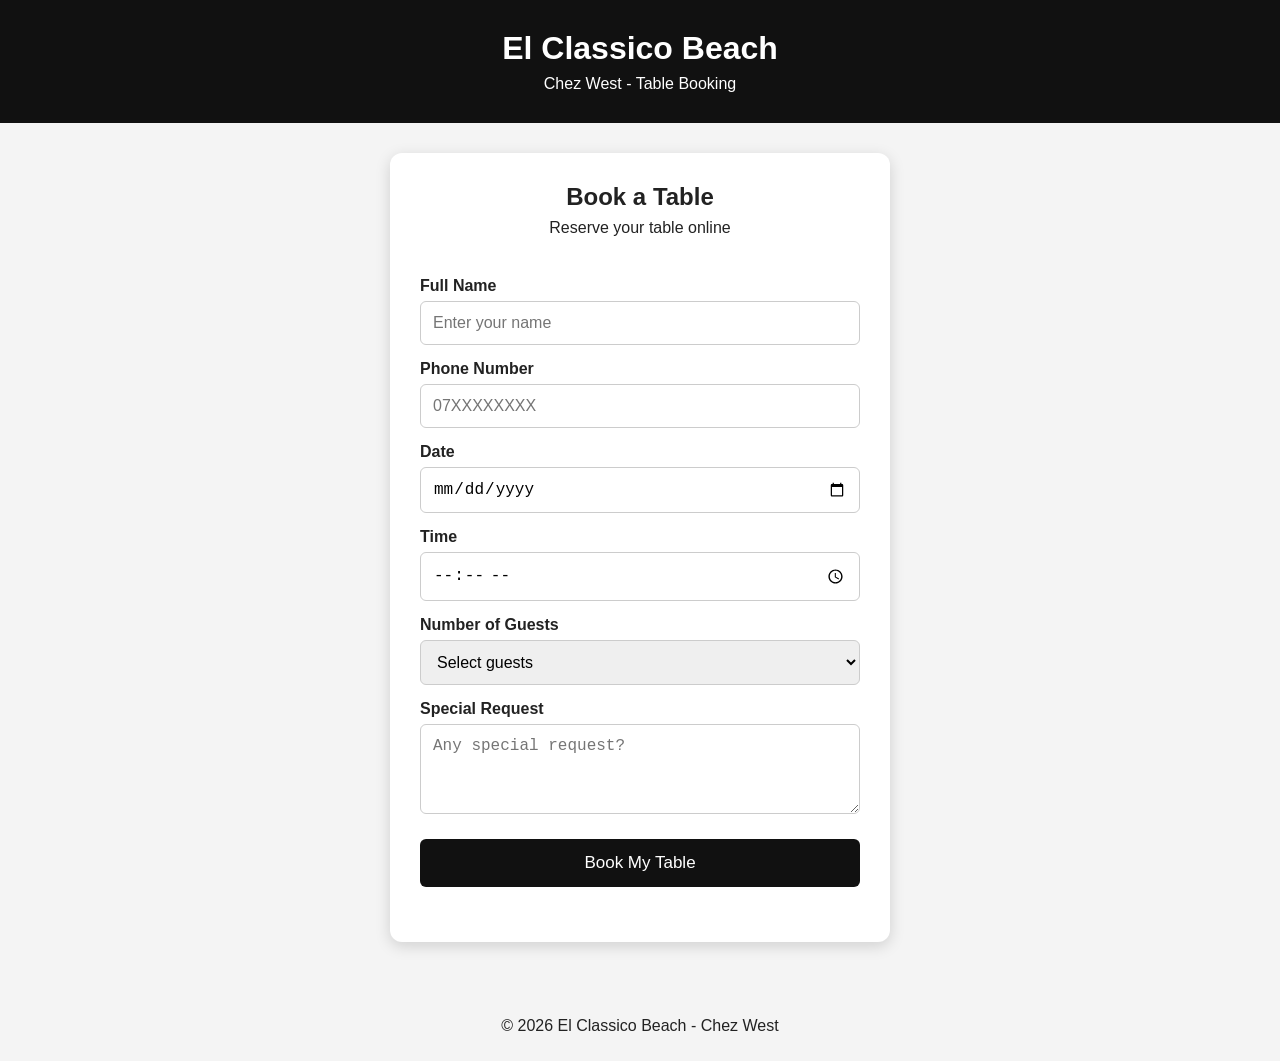
==== index.html @ 74d1ddb0 "upload El Classico Booking files" ====
<!DOCTYPE html>

<html lang="en">

<head>

    <meta charset="UTF-8">

    <meta name="viewport" content="width=device-width, initial-scale=1.0">

    <title>El Classico Beach - Table Booking</title>

    <link rel="stylesheet" href="style.css">

</head>

<body>

    <header>

        <h1>El Classico Beach</h1>

        <p>Chez West - Table Booking</p>

    </header>

    <main>

        <section class="booking-box">

            <h2>Book a Table</h2>

            <p>Reserve your table online</p>

            <form id="bookingForm">

                <label for="name">Full Name</label>

                <input type="text" id="name" placeholder="Enter your name" required>

                <label for="phone">Phone Number</label>

                <input type="tel" id="phone" placeholder="07XXXXXXXX" required>

                <label for="date">Date</label>

                <input type="date" id="date" required>

                <label for="time">Time</label>

                <input type="time" id="time" required>

                <label for="guests">Number of Guests</label>

                <select id="guests" required>

                    <option value="">Select guests</option>

                    <option value="1">1 person</option>

                    <option value="2">2 people</option>

                    <option value="3">3 people</option>

                    <option value="4">4 people</option>

                    <option value="5">5 people</option>

                    <option value="6">6 people</option>

                    <option value="7">7 people</option>

                    <option value="8">8 people</option>

                </select>

                <label for="message">Special Request</label>

                <textarea id="message" placeholder="Any special request?"></textarea>

                <button type="submit">Book My Table</button>

            </form>

            <div id="bookingStatus" style="margin-top: 25px;"></div>

            <div id="confirmation"></div>

        </section>

    </main>

    <footer>

        <p>© 2026 El Classico Beach - Chez West</p>

    </footer>

    <script src="script.js"></script>

</body>

</html>
---- style.css ----
* {

    box-sizing: border-box;

    margin: 0;

    padding: 0;

}

body {

    font-family: Arial, sans-serif;

    background: #f4f4f4;

    color: #222;

}

header {

    background: #111;

    color: white;

    text-align: center;

    padding: 30px 15px;

}

header h1 {

    margin-bottom: 8px;

}

main {

    padding: 30px 15px;

}

.booking-box {

    max-width: 500px;

    margin: auto;

    background: white;

    padding: 30px;

    border-radius: 12px;

    box-shadow: 0 4px 15px rgba(0,0,0,0.15);

}

.booking-box h2 {

    text-align: center;

    margin-bottom: 8px;

}

.booking-box p {

    text-align: center;

    margin-bottom: 25px;

}

form {

    display: flex;

    flex-direction: column;

}

label {

    margin-top: 15px;

    margin-bottom: 6px;

    font-weight: bold;

}

input,

select,

textarea {

    padding: 12px;

    border: 1px solid #ccc;

    border-radius: 6px;

    font-size: 16px;

}

textarea {

    min-height: 90px;

    resize: vertical;

}

button {

    margin-top: 25px;

    padding: 14px;

    border: none;

    border-radius: 6px;

    background: #111;

    color: white;

    font-size: 17px;

    cursor: pointer;

}

button:hover {

    background: #333;

}

#confirmation {

    margin-top: 20px;

    text-align: center;

    font-weight: bold;

}

footer {

    text-align: center;

    padding: 25px;

    margin-top: 20px;

}
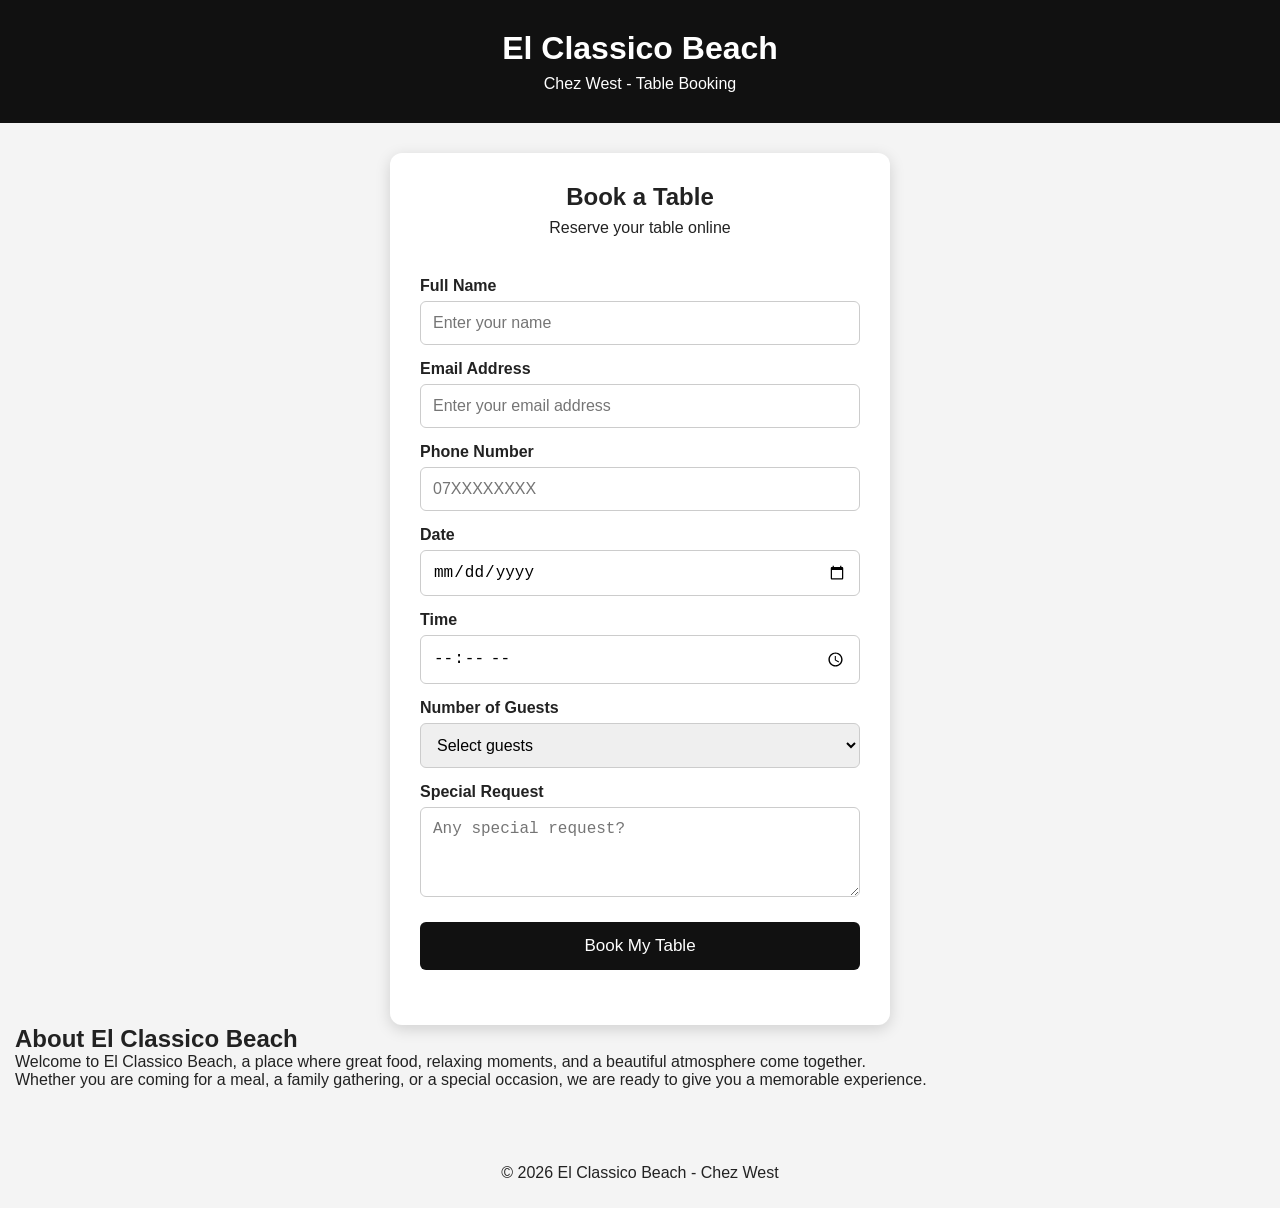
==== commit 39c86cdf: "Add email field to booking form" ====
--- a/index.html
+++ b/index.html
@@ -37,6 +37,22 @@
                 <label for="name">Full Name</label>
 
                 <input type="text" id="name" placeholder="Enter your name" required>
+
+                <label for="email">Email Address</label>
+
+<input
+
+    type="email"
+
+    id="email"
+
+    name="email"
+
+    placeholder="Enter your email address"
+
+    required
+
+>
 
                 <label for="phone">Phone Number</label>
 
@@ -88,6 +104,32 @@
 
         </section>
 
+        <section class="about-section">
+
+    <div class="about-content">
+
+        <h2>About El Classico Beach</h2>
+
+        <p>
+
+            Welcome to El Classico Beach, a place where great food,
+
+            relaxing moments, and a beautiful atmosphere come together.
+
+        </p>
+
+        <p>
+
+            Whether you are coming for a meal, a family gathering,
+
+            or a special occasion, we are ready to give you a memorable experience.
+
+        </p>
+
+    </div>
+
+</section>
+
     </main>
 
     <footer>
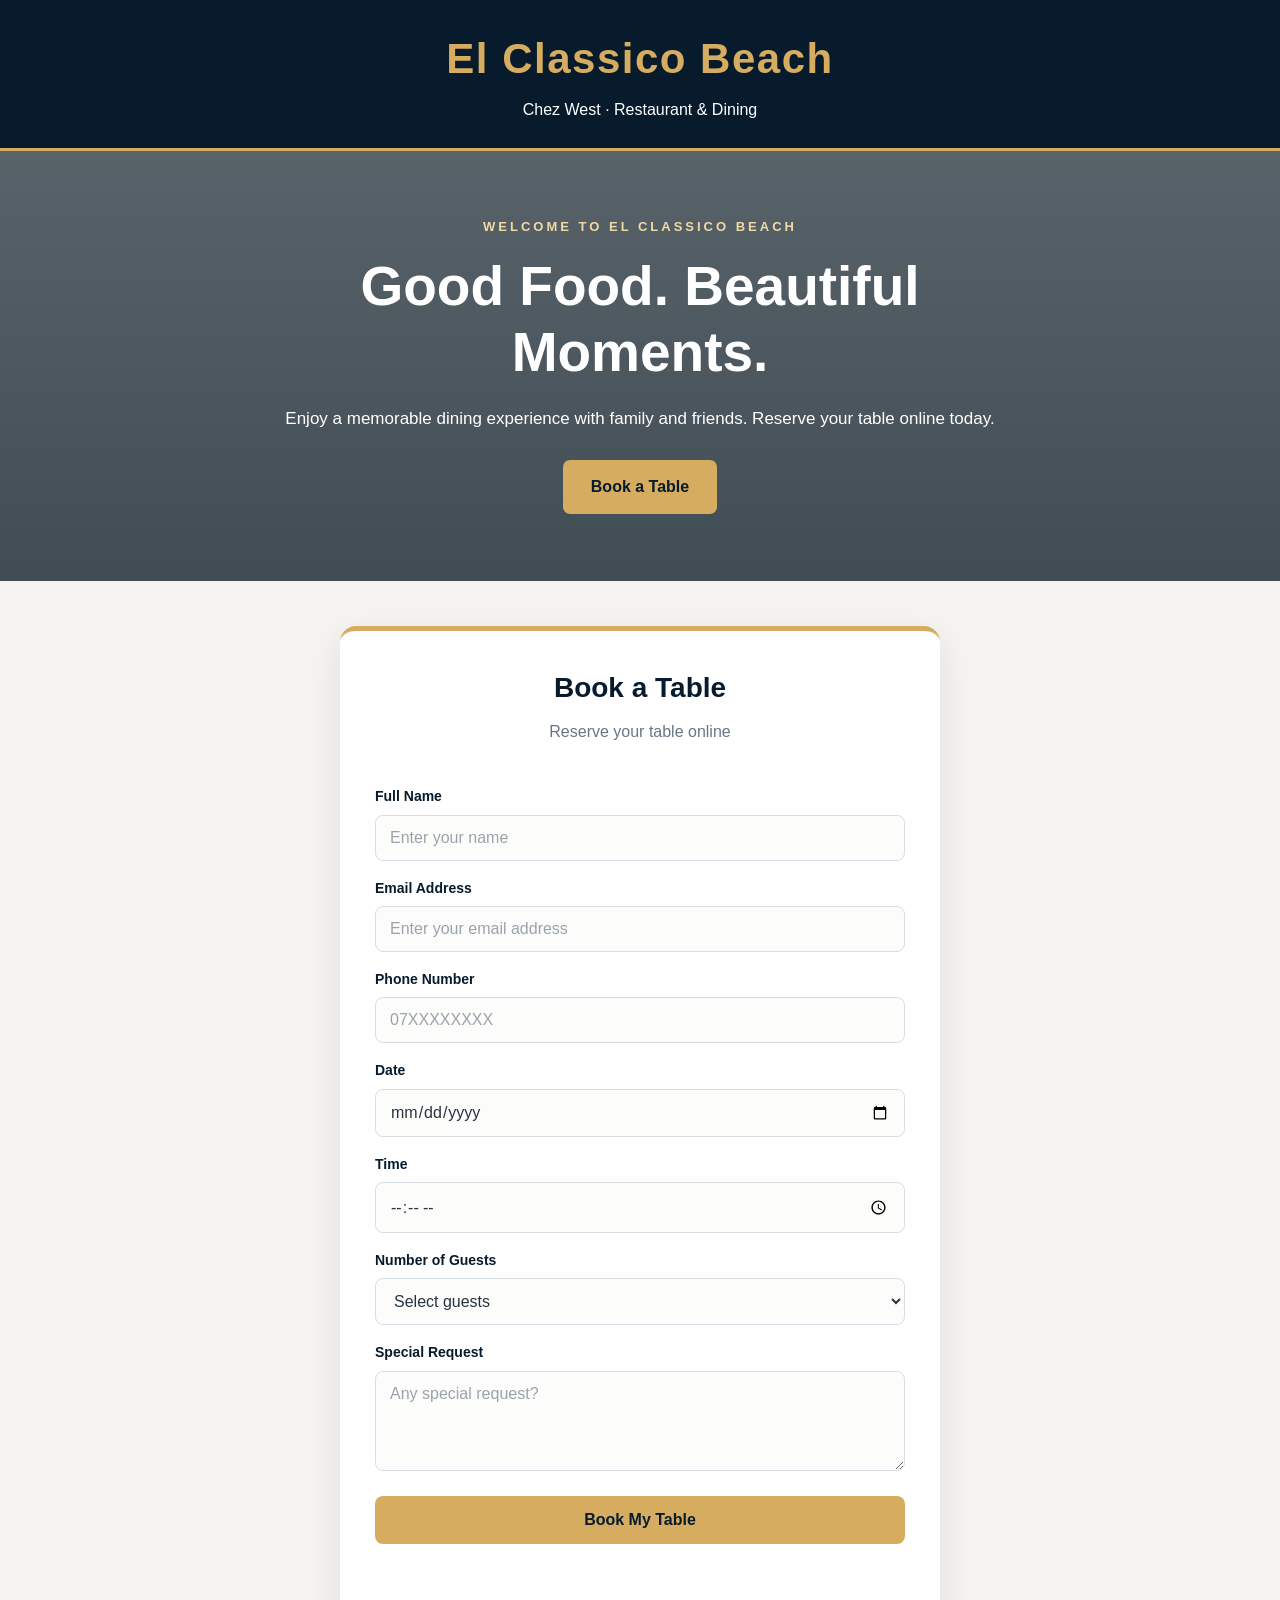
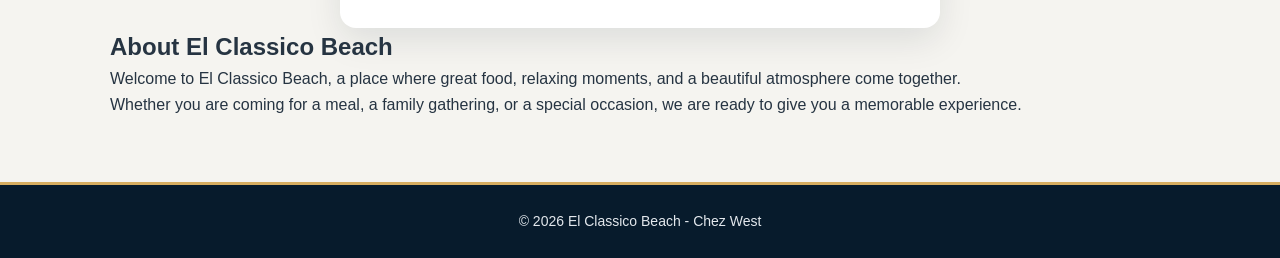
==== commit 98078177: "improve customer booking page design" ====
--- a/index.html
+++ b/index.html
@@ -16,15 +16,37 @@
 
 <body>
 
-    <header>
+   <header class="site-header">
 
-        <h1>El Classico Beach</h1>
+    <h1>El Classico Beach</h1>
 
-        <p>Chez West - Table Booking</p>
+    <p>Chez West · Restaurant & Dining</p>
 
-    </header>
+</header>
 
-    <main>
+<section class="hero">
+
+    <div class="hero-content">
+
+        <p class="hero-label">WELCOME TO EL CLASSICO BEACH</p>
+
+        <h2>Good Food. Beautiful Moments.</h2>
+
+        <p>
+
+            Enjoy a memorable dining experience with family and friends.
+
+            Reserve your table online today.
+
+        </p>
+
+        <a href="#bookingForm" class="hero-button">Book a Table</a>
+
+    </div>
+
+</section>
+
+<main>
 
         <section class="booking-box">
 
--- a/style.css
+++ b/style.css
@@ -1,3 +1,5 @@
+/* ===== GENERAL SETTINGS ===== */
+
 * {
 
     box-sizing: border-box;
@@ -8,156 +10,494 @@
 
 }
 
+:root {
+
+    --navy: #071b2c;
+
+    --navy-light: #102b40;
+
+    --gold: #d6ad60;
+
+    --gold-light: #f0d9a5;
+
+    --white: #ffffff;
+
+    --background: #f5f4f0;
+
+    --text: #263442;
+
+    --muted: #687583;
+
+}
+
+html {
+
+    scroll-behavior: smooth;
+
+}
+
 body {
 
     font-family: Arial, sans-serif;
 
-    background: #f4f4f4;
-
-    color: #222;
-
-}
+    background: var(--background);
+
+    color: var(--text);
+
+    line-height: 1.6;
+
+}
+
+/* ===== HEADER ===== */
 
 header {
 
-    background: #111;
+    background: linear-gradient(135deg, var(--navy), var(--navy-light));
+
+    color: var(--white);
+
+    text-align: center;
+
+    padding: 45px 20px;
+
+    border-bottom: 4px solid var(--gold);
+
+}
+
+header h1 {
+
+    color: var(--gold);
+
+    font-size: clamp(28px, 5vw, 42px);
+
+    letter-spacing: 1.5px;
+
+    margin-bottom: 8px;
+
+}
+
+header p {
+
+    color: #e3e8ed;
+
+    font-size: 16px;
+
+}
+
+/* ===== MAIN SECTION ===== */
+
+main {
+
+    width: 100%;
+
+    max-width: 1100px;
+
+    margin: 0 auto;
+
+    padding: 45px 20px;
+
+}
+
+/* ===== BOOKING CARD ===== */
+
+.booking-box {
+
+    width: 100%;
+
+    max-width: 600px;
+
+    margin: 0 auto;
+
+    background: var(--white);
+
+    padding: 35px;
+
+    border-radius: 16px;
+
+    border-top: 5px solid var(--gold);
+
+    box-shadow: 0 12px 35px rgba(7, 27, 44, 0.10);
+
+}
+
+.booking-box h2 {
+
+    color: var(--navy);
+
+    text-align: center;
+
+    font-size: 28px;
+
+    margin-bottom: 8px;
+
+}
+
+.booking-box p {
+
+    color: var(--muted);
+
+    text-align: center;
+
+    margin-bottom: 25px;
+
+}
+
+/* ===== FORM ===== */
+
+form {
+
+    display: flex;
+
+    flex-direction: column;
+
+}
+
+label {
+
+    color: var(--navy);
+
+    margin-top: 16px;
+
+    margin-bottom: 7px;
+
+    font-weight: 600;
+
+    font-size: 14px;
+
+}
+
+input,
+
+select,
+
+textarea {
+
+    width: 100%;
+
+    padding: 13px 14px;
+
+    border: 1px solid #d7dde2;
+
+    border-radius: 8px;
+
+    background: #fcfcfb;
+
+    color: var(--text);
+
+    font-family: inherit;
+
+    font-size: 16px;
+
+    transition: border-color 0.2s, box-shadow 0.2s;
+
+}
+
+input:focus,
+
+select:focus,
+
+textarea:focus {
+
+    outline: none;
+
+    border-color: var(--gold);
+
+    box-shadow: 0 0 0 3px rgba(214, 173, 96, 0.20);
+
+}
+
+input::placeholder,
+
+textarea::placeholder {
+
+    color: #9aa3ac;
+
+}
+
+textarea {
+
+    min-height: 100px;
+
+    resize: vertical;
+
+}
+
+/* ===== BUTTONS ===== */
+
+button {
+
+    margin-top: 25px;
+
+    padding: 15px 20px;
+
+    border: none;
+
+    border-radius: 8px;
+
+    background: var(--gold);
+
+    color: var(--navy);
+
+    font-size: 16px;
+
+    font-weight: bold;
+
+    cursor: pointer;
+
+    transition: background 0.2s, transform 0.2s;
+
+}
+
+button:hover {
+
+    background: var(--gold-light);
+
+    transform: translateY(-1px);
+
+}
+
+button:focus-visible {
+
+    outline: 3px solid var(--navy);
+
+    outline-offset: 3px;
+
+}
+
+/* ===== BOOKING CONFIRMATION ===== */
+
+#confirmation {
+
+    margin-top: 20px;
+
+    padding: 12px;
+
+    text-align: center;
+
+    font-weight: bold;
+
+    border-radius: 8px;
+
+}
+
+/* ===== FOOTER ===== */
+
+footer {
+
+    background: var(--navy);
+
+    color: #e3e8ed;
+
+    text-align: center;
+
+    padding: 25px 15px;
+
+    margin-top: 20px;
+
+    border-top: 3px solid var(--gold);
+
+}
+
+footer p {
+
+    font-size: 14px;
+
+}
+
+/* ===== MOBILE RESPONSIVENESS ===== */
+
+@media (max-width: 600px) {
+
+    header {
+
+        padding: 32px 15px;
+
+    }
+
+    main {
+
+        padding: 25px 12px;
+
+    }
+
+    .booking-box {
+
+        padding: 24px 18px;
+
+        border-radius: 12px;
+
+    }
+
+    .booking-box h2 {
+
+        font-size: 24px;
+
+    }
+
+    input,
+
+    select,
+
+    textarea {
+
+        font-size: 16px;
+
+    }
+
+    button {
+
+        width: 100%;
+
+        padding: 15px;
+
+    }
+
+}/* Professional restaurant header */
+
+.site-header {
+
+    background: #071b2c;
 
     color: white;
 
     text-align: center;
 
-    padding: 30px 15px;
-
-}
-
-header h1 {
-
-    margin-bottom: 8px;
-
-}
-
-main {
-
-    padding: 30px 15px;
-
-}
-
-.booking-box {
-
-    max-width: 500px;
-
-    margin: auto;
-
-    background: white;
-
-    padding: 30px;
-
-    border-radius: 12px;
-
-    box-shadow: 0 4px 15px rgba(0,0,0,0.15);
-
-}
-
-.booking-box h2 {
-
-    text-align: center;
-
-    margin-bottom: 8px;
-
-}
-
-.booking-box p {
-
-    text-align: center;
-
-    margin-bottom: 25px;
-
-}
-
-form {
+    padding: 25px 15px;
+
+    border-bottom: 3px solid #d6ad60;
+
+}
+
+.site-header h1 {
+
+    color: #d6ad60;
+
+    font-size: clamp(28px, 5vw, 42px);
+
+    margin-bottom: 5px;
+
+}
+
+.site-header p {
+
+    color: #ffffff;
+
+}
+
+/* Hero section with restaurant photo */
+
+.hero {
+
+    min-height: 430px;
 
     display: flex;
 
-    flex-direction: column;
-
-}
-
-label {
-
-    margin-top: 15px;
-
-    margin-bottom: 6px;
+    align-items: center;
+
+    justify-content: center;
+
+    padding: 50px 20px;
+
+    text-align: center;
+
+    color: white;
+
+    background:
+
+        linear-gradient(
+
+            rgba(4, 20, 33, 0.65),
+
+            rgba(4, 20, 33, 0.75)
+
+        ),
+
+        url("https://images.unsplash.com/photo-1517248135467-4c7edcad34c4?auto=format&fit=crop&w=1800&q=85");
+
+    background-size: cover;
+
+    background-position: center;
+
+}
+
+.hero-content {
+
+    max-width: 750px;
+
+}
+
+.hero-label {
+
+    color: #f0d9a5;
 
     font-weight: bold;
 
-}
-
-input,
-
-select,
-
-textarea {
-
-    padding: 12px;
-
-    border: 1px solid #ccc;
-
-    border-radius: 6px;
-
-    font-size: 16px;
-
-}
-
-textarea {
-
-    min-height: 90px;
-
-    resize: vertical;
-
-}
-
-button {
-
-    margin-top: 25px;
-
-    padding: 14px;
-
-    border: none;
-
-    border-radius: 6px;
-
-    background: #111;
-
-    color: white;
+    letter-spacing: 3px;
+
+    font-size: 13px;
+
+    margin-bottom: 15px;
+
+}
+
+.hero-content h2 {
+
+    font-size: clamp(32px, 5vw, 55px);
+
+    line-height: 1.2;
+
+    margin-bottom: 20px;
+
+}
+
+.hero-content > p:not(.hero-label) {
 
     font-size: 17px;
 
-    cursor: pointer;
-
-}
-
-button:hover {
-
-    background: #333;
-
-}
-
-#confirmation {
-
-    margin-top: 20px;
-
-    text-align: center;
+    margin-bottom: 28px;
+
+}
+
+.hero-button {
+
+    display: inline-block;
+
+    background: #d6ad60;
+
+    color: #071b2c;
+
+    text-decoration: none;
+
+    padding: 14px 28px;
+
+    border-radius: 7px;
 
     font-weight: bold;
 
-}
-
-footer {
-
-    text-align: center;
-
-    padding: 25px;
-
-    margin-top: 20px;
+    transition: background 0.2s;
+
+}
+
+.hero-button:hover {
+
+    background: #f0d9a5;
+
+}
+
+@media (max-width: 600px) {
+
+    .hero {
+
+        min-height: 360px;
+
+        padding: 35px 18px;
+
+    }
+
+    .hero-content > p:not(.hero-label) {
+
+        font-size: 15px;
+
+    }
 
 }
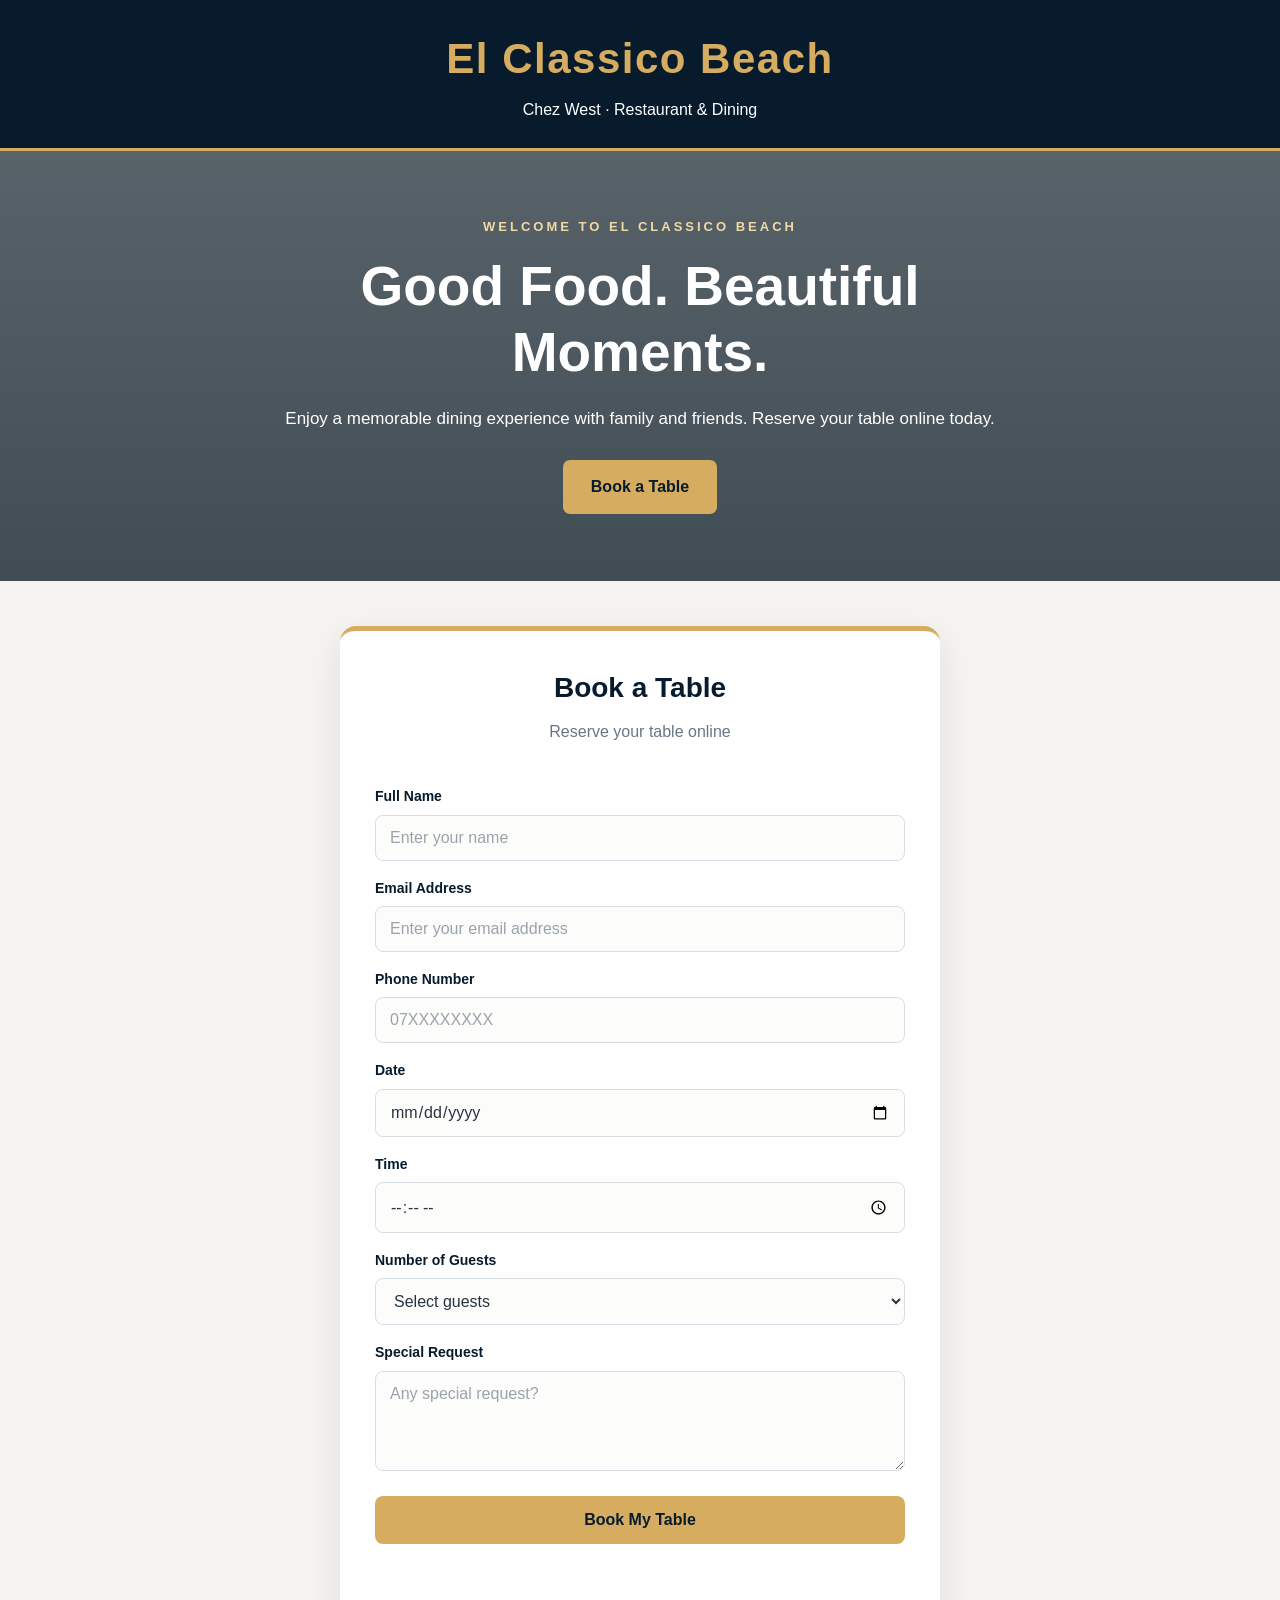
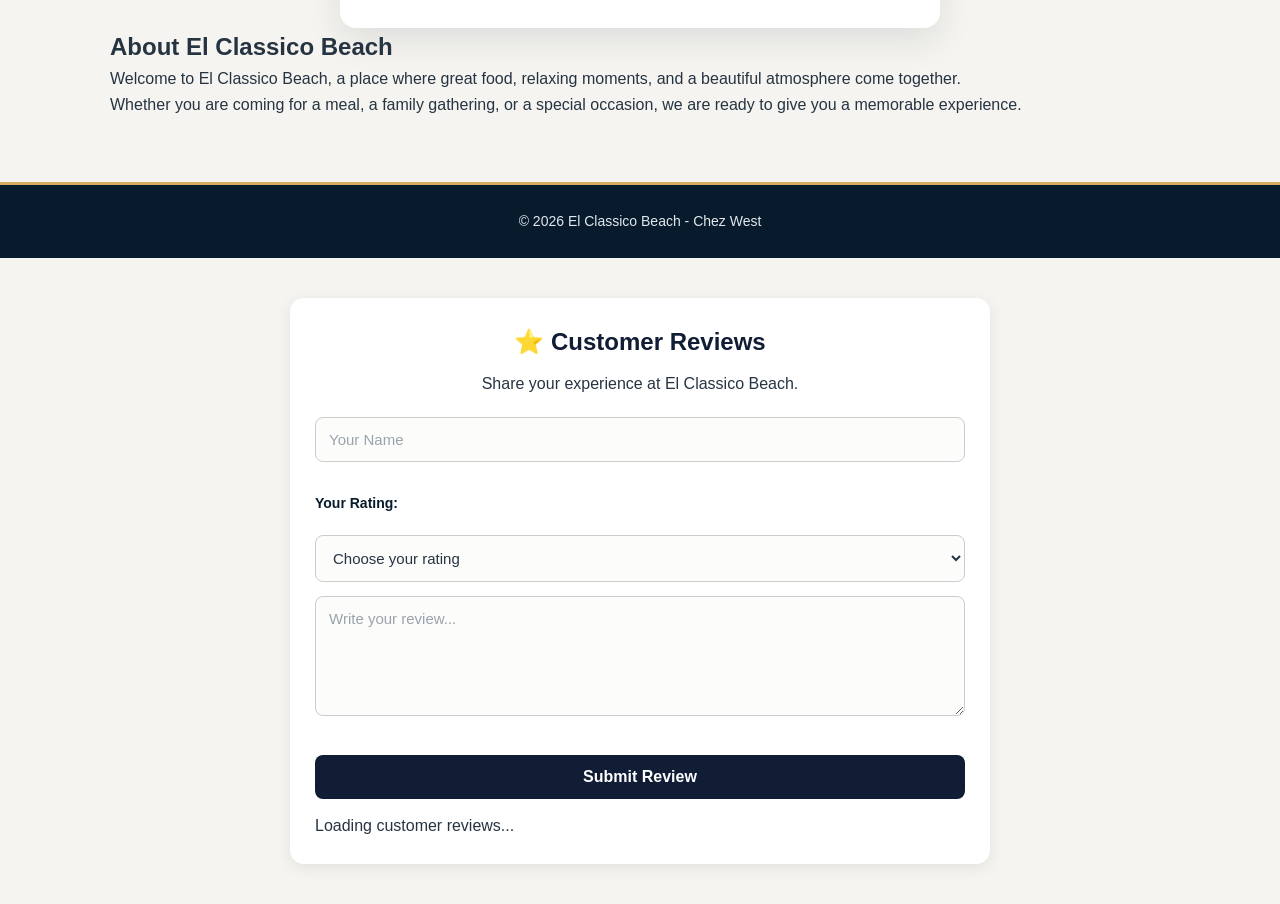
==== commit a71bccbb: "improve all changes" ====
--- a/index.html
+++ b/index.html
@@ -162,6 +162,262 @@
 
     <script src="script.js"></script>
 
+    <script>
+
+    // CUSTOMER REVIEWS
+
+const reviewForm = document.getElementById("reviewForm");
+
+const reviewMessage = document.getElementById("reviewMessage");
+
+const approvedReviews = document.getElementById("approvedReviews");
+
+// Submit a customer review
+
+reviewForm.addEventListener("submit", async function(event) {
+
+    event.preventDefault();
+
+    const customerName =
+
+        document.getElementById("reviewName").value.trim();
+
+    const rating =
+
+        Number(document.getElementById("reviewRating").value);
+
+    const comment =
+
+        document.getElementById("reviewComment").value.trim();
+
+    try {
+
+        const response = await fetch(
+
+            `${SUPABASE_URL}/rest/v1/customer_reviews`,
+
+            {
+
+                method: "POST",
+
+                headers: {
+
+                    "Content-Type": "application/json",
+
+                    "apikey": SUPABASE_KEY,
+
+                    "Prefer": "return=minimal"
+
+                },
+
+                body: JSON.stringify({
+
+                    customer_name: customerName,
+
+                    rating: rating,
+
+                    comment: comment,
+
+                    status: "Pending"
+
+                })
+
+            }
+
+        );
+
+        if (!response.ok) {
+
+            throw new Error(await response.text());
+
+        }
+
+        reviewMessage.textContent =
+
+            "✅ Thank you! Your review has been submitted for approval.";
+
+        reviewMessage.style.color = "green";
+
+        reviewForm.reset();
+
+    } catch (error) {
+
+        console.error("Review error:", error);
+
+        reviewMessage.textContent =
+
+            "❌ Could not submit your review. Please try again.";
+
+        reviewMessage.style.color = "red";
+
+    }
+
+});
+
+// Load approved customer reviews
+
+async function loadApprovedReviews() {
+
+    approvedReviews.innerHTML = "<p>Loading reviews...</p>";
+
+    try {
+
+        const response = await fetch(
+
+            `${SUPABASE_URL}/rest/v1/customer_reviews?select=customer_name,rating,comment,created_at&status=eq.Approved&order=created_at.desc`,
+
+            {
+
+                headers: {
+
+                    "apikey": SUPABASE_KEY
+
+                }
+
+            }
+
+        );
+
+        if (!response.ok) {
+
+            throw new Error(await response.text());
+
+        }
+
+        const reviews = await response.json();
+
+        approvedReviews.innerHTML = "";
+
+        if (reviews.length === 0) {
+
+            approvedReviews.textContent =
+
+                "No approved reviews yet. Be the first to share your experience!";
+
+            return;
+
+        }
+
+        reviews.forEach(review => {
+
+            const card = document.createElement("div");
+
+            card.className = "review-card";
+
+            const name = document.createElement("h3");
+
+            name.textContent = review.customer_name;
+
+            const stars = document.createElement("p");
+
+            stars.className = "review-stars";
+
+            stars.textContent =
+
+                "⭐".repeat(review.rating);
+
+            const comment = document.createElement("p");
+
+            comment.textContent = review.comment;
+
+            card.appendChild(name);
+
+            card.appendChild(stars);
+
+            card.appendChild(comment);
+
+            approvedReviews.appendChild(card);
+
+        });
+
+    } catch (error) {
+
+        console.error("Loading reviews error:", error);
+
+        approvedReviews.textContent =
+
+            "Could not load customer reviews.";
+
+    }
+
+}
+
+loadApprovedReviews();
+
+</script>
+
+<!-- CUSTOMER REVIEWS SECTION -->
+
+<section class="reviews-section">
+
+    <h2>⭐ Customer Reviews</h2>
+
+    <p>Share your experience at El Classico Beach.</p>
+
+    <form id="reviewForm">
+
+        <input
+
+            type="text"
+
+            id="reviewName"
+
+            placeholder="Your Name"
+
+            minlength="2"
+
+            maxlength="100"
+
+            required
+
+        >
+
+        <label for="reviewRating">Your Rating:</label>
+
+        <select id="reviewRating" required>
+
+            <option value="">Choose your rating</option>
+
+            <option value="5">⭐⭐⭐⭐⭐ Excellent</option>
+
+            <option value="4">⭐⭐⭐⭐ Very Good</option>
+
+            <option value="3">⭐⭐⭐ Good</option>
+
+            <option value="2">⭐⭐ Fair</option>
+
+            <option value="1">⭐ Poor</option>
+
+        </select>
+
+        <textarea
+
+            id="reviewComment"
+
+            placeholder="Write your review..."
+
+            minlength="3"
+
+            maxlength="1000"
+
+            required
+
+        ></textarea>
+
+        <button type="submit">Submit Review</button>
+
+        <p id="reviewMessage" role="status"></p>
+
+    </form>
+
+    <div id="approvedReviews">
+
+        <p>Loading customer reviews...</p>
+
+    </div>
+
+</section>
+
 </body>
 
 </html>
--- a/style.css
+++ b/style.css
@@ -500,4 +500,540 @@
 
     }
 
+}
+
+.booking-filters {
+
+    display: flex;
+
+    gap: 12px;
+
+    margin: 20px 0;
+
+    flex-wrap: wrap;
+
+}
+
+.booking-filters input,
+
+.booking-filters select {
+
+    padding: 12px;
+
+    border: 1px solid #ccc;
+
+    border-radius: 8px;
+
+    font-size: 15px;
+
+    background: white;
+
+}
+
+.booking-filters input {
+
+    flex: 1;
+
+    min-width: 200px;
+
+}
+
+.booking-filters select {
+
+    min-width: 160px;
+
+}
+
+@media (max-width: 600px) {
+
+    .booking-filters {
+
+        flex-direction: column;
+
+    }
+
+    .booking-filters input,
+
+    .booking-filters select {
+
+        width: 100%;
+
+        box-sizing: border-box;
+
+    }
+
+}
+
+.calendar-section {
+background: white;
+padding: 24px;
+margin: 25px 0;
+border-radius: 14px;
+box-shadow: 0 4px 15px rgba(0, 0, 0, 0.08);
+}
+
+.calendar-section h2 {
+color: #101d35;
+margin-bottom: 10px;
+}
+
+.calendar-section p {
+color: #555;
+margin-bottom: 15px;
+}
+
+#bookingCalendar {
+padding: 12px;
+border: 1px solid #ccc;
+border-radius: 8px;
+font-size: 15px;
+max-width: 100%;
+}
+
+.calendar-section button {
+background: #101d35;
+color: white;
+border: none;
+padding: 12px 16px;
+border-radius: 8px;
+margin: 8px;
+cursor: pointer;
+}
+
+.calendar-section button:hover {
+background: #d8b66a;
+color: #101d35;
+}
+
+#calendarMessage {
+padding: 12px;
+background: #f3f6fa;
+border-radius: 8px;
+margin-top: 15px;
+}
+
+@media (max-width: 600px) {
+.calendar-section {
+padding: 16px;
+}
+#bookingCalendar {
+
+    width: 100%;
+
+    box-sizing: border-box;
+
+}
+
+.calendar-section button {
+
+    margin: 12px 0 0;
+
+    width: 100%;
+
+}
+
+}
+
+/* MONTHLY BOOKING REPORT */
+
+.monthly-report {
+
+    background: white;
+
+    padding: 24px;
+
+    margin: 25px 0;
+
+    border-radius: 14px;
+
+    box-shadow: 0 4px 15px rgba(0, 0, 0, 0.08);
+
+}
+
+.monthly-report h2 {
+
+    color: #101d35;
+
+    margin-bottom: 18px;
+
+}
+
+.monthly-report label {
+
+    display: block;
+
+    margin-bottom: 8px;
+
+}
+
+.monthly-report input {
+
+    padding: 12px;
+
+    border: 1px solid #ccc;
+
+    border-radius: 8px;
+
+    max-width: 100%;
+
+}
+
+.monthly-report button {
+
+    background: #101d35;
+
+    color: white;
+
+    border: none;
+
+    padding: 12px 16px;
+
+    border-radius: 8px;
+
+    cursor: pointer;
+
+    margin: 8px;
+
+}
+
+.monthly-report button:hover {
+
+    background: #d8b66a;
+
+    color: #101d35;
+
+}
+
+.report-stats {
+
+    display: grid;
+
+    grid-template-columns: repeat(4, minmax(0, 1fr));
+
+    gap: 15px;
+
+    margin-top: 20px;
+
+}
+
+.report-card {
+
+    background: #f3f6fa;
+
+    padding: 15px;
+
+    border-radius: 10px;
+
+    text-align: center;
+
+}
+
+.report-card h3 {
+
+    font-size: 14px;
+
+    color: #555;
+
+}
+
+.report-card p {
+
+    font-size: 25px;
+
+    font-weight: bold;
+
+    color: #101d35;
+
+    margin-top: 10px;
+
+}
+
+@media (max-width: 600px) {
+
+    .monthly-report {
+
+        padding: 16px;
+
+    }
+
+    .report-stats {
+
+        grid-template-columns: repeat(2, minmax(0, 1fr));
+
+    }
+
+    .monthly-report button {
+
+        width: 100%;
+
+        margin: 10px 0;
+
+    }
+
+}
+
+/* TABLE MANAGEMENT */
+
+.table-management {
+
+    background: white;
+
+    padding: 24px;
+
+    margin: 25px 0;
+
+    border-radius: 14px;
+
+    box-shadow: 0 4px 15px rgba(0, 0, 0, 0.08);
+
+}
+
+.table-management h2 {
+
+    color: #101d35;
+
+    margin-bottom: 10px;
+
+}
+
+.table-management > p {
+
+    color: #555;
+
+    margin-bottom: 18px;
+
+}
+
+.restaurant-tables {
+
+    display: grid;
+
+    grid-template-columns: repeat(5, minmax(0, 1fr));
+
+    gap: 12px;
+
+}
+
+.restaurant-table {
+
+    padding: 16px 8px;
+
+    border-radius: 10px;
+
+    text-align: center;
+
+    border: 1px solid #ddd;
+
+    background: #f3f6fa;
+
+}
+
+.restaurant-table h3 {
+
+    margin-bottom: 8px;
+
+    color: #101d35;
+
+}
+
+.restaurant-table p {
+
+    font-size: 13px;
+
+    font-weight: bold;
+
+}
+
+.restaurant-table.available {
+
+    border-color: #198754;
+
+    background: #e8f7ee;
+
+}
+
+.restaurant-table.reserved {
+
+    border-color: #d8a000;
+
+    background: #fff5d6;
+
+}
+
+.restaurant-table.occupied {
+
+    border-color: #dc3545;
+
+    background: #fdebec;
+
+}
+
+#tableMessage {
+
+    margin-top: 18px;
+
+    padding: 12px;
+
+    background: #f3f6fa;
+
+    border-radius: 8px;
+
+}
+
+@media (max-width: 600px) {
+
+    .table-management {
+
+        padding: 16px;
+
+    }
+
+    .restaurant-tables {
+
+        grid-template-columns: repeat(2, minmax(0, 1fr));
+
+    }
+
+}
+
+/* CUSTOMER REVIEWS */
+
+.reviews-section {
+
+    max-width: 700px;
+
+    margin: 40px auto;
+
+    padding: 25px;
+
+    background: white;
+
+    border-radius: 14px;
+
+    box-shadow: 0 4px 15px rgba(0,0,0,0.08);
+
+}
+
+.reviews-section h2 {
+
+    color: #101d35;
+
+    text-align: center;
+
+    margin-bottom: 10px;
+
+}
+
+.reviews-section > p {
+
+    text-align: center;
+
+    margin-bottom: 20px;
+
+}
+
+#reviewForm {
+
+    display: flex;
+
+    flex-direction: column;
+
+    gap: 14px;
+
+}
+
+#reviewForm input,
+
+#reviewForm select,
+
+#reviewForm textarea {
+
+    width: 100%;
+
+    padding: 13px;
+
+    border: 1px solid #ccc;
+
+    border-radius: 8px;
+
+    font-size: 15px;
+
+}
+
+#reviewForm textarea {
+
+    min-height: 120px;
+
+    resize: vertical;
+
+}
+
+#reviewForm button {
+
+    padding: 13px;
+
+    border: none;
+
+    border-radius: 8px;
+
+    background: #101d35;
+
+    color: white;
+
+    font-weight: bold;
+
+    cursor: pointer;
+
+}
+
+#reviewForm button:hover {
+
+    background: #243d65;
+
+}
+
+#reviewMessage {
+
+    text-align: center;
+
+    font-weight: bold;
+
+}
+
+.review-card {
+
+    padding: 16px;
+
+    margin-top: 15px;
+
+    background: #f3f6fa;
+
+    border-radius: 10px;
+
+}
+
+.review-card h3 {
+
+    margin-bottom: 8px;
+
+}
+
+.review-stars {
+
+    color: #e5a000;
+
+    margin-bottom: 8px;
+
+}
+
+@media (max-width: 600px) {
+
+    .reviews-section {
+
+        margin: 20px 12px;
+
+        padding: 18px;
+
+    }
+
 }
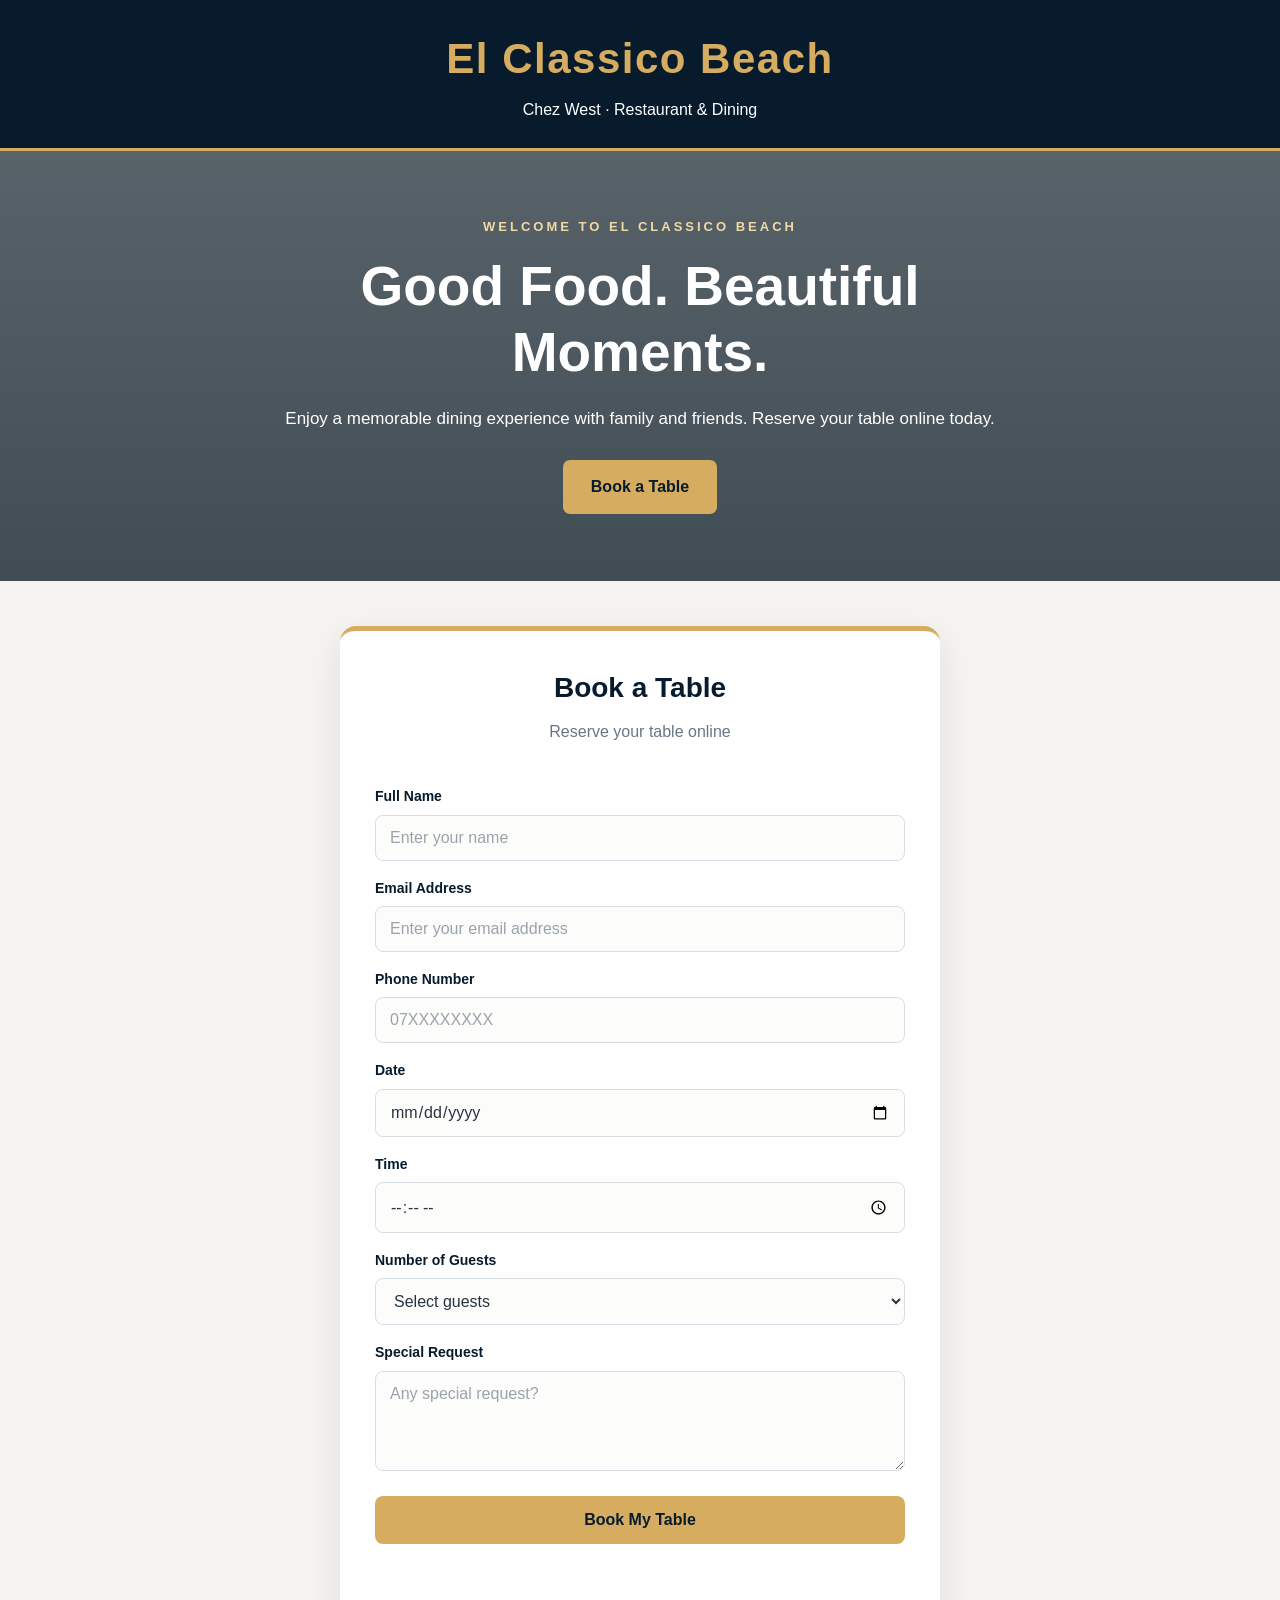
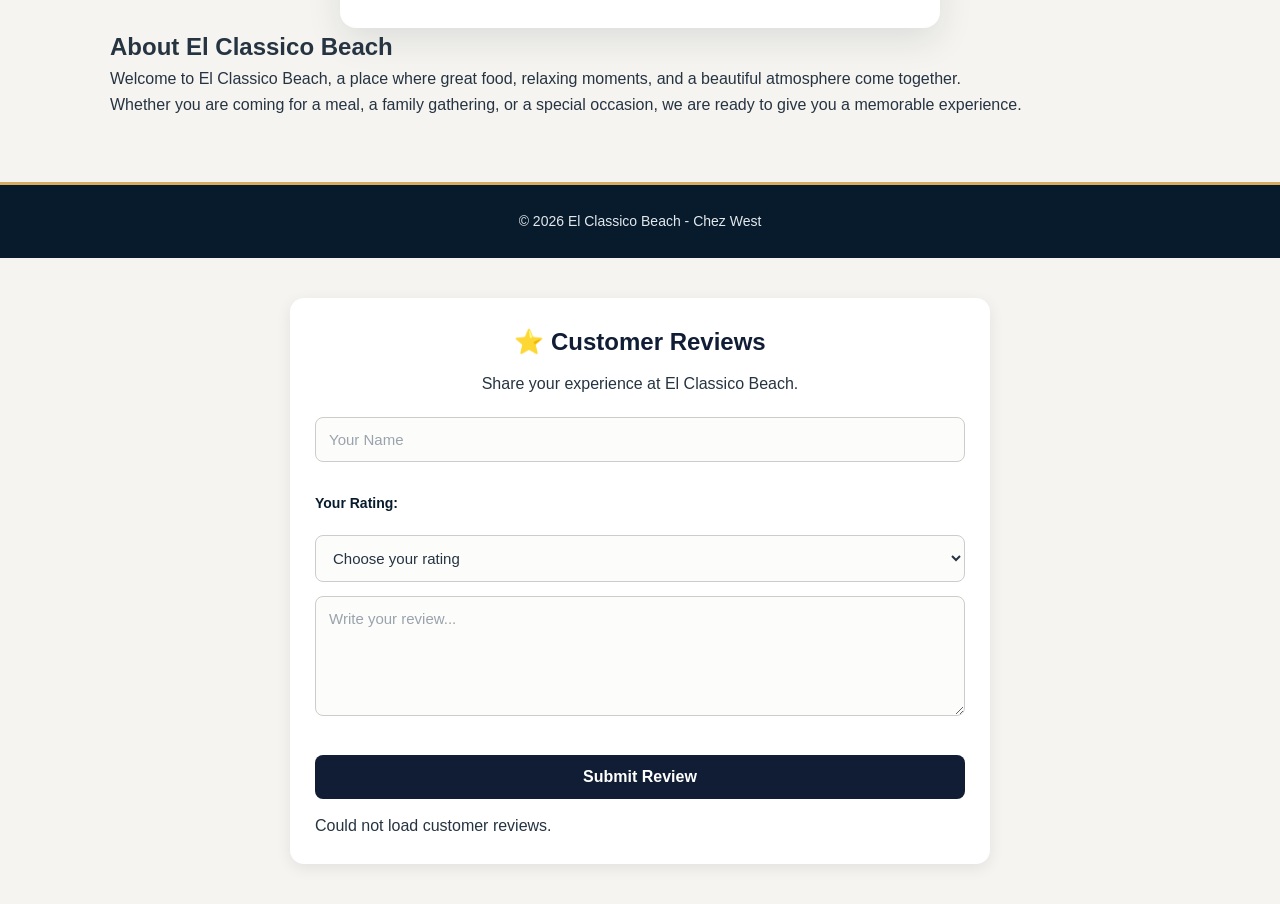
==== commit f55facd2: "improve all changes" ====
--- a/index.html
+++ b/index.html
@@ -162,7 +162,79 @@
 
     <script src="script.js"></script>
 
-    <script>
+        <!-- CUSTOMER REVIEWS SECTION -->
+
+<section class="reviews-section">
+
+    <h2>⭐ Customer Reviews</h2>
+
+    <p>Share your experience at El Classico Beach.</p>
+
+    <form id="reviewForm">
+
+        <input
+
+            type="text"
+
+            id="reviewName"
+
+            placeholder="Your Name"
+
+            minlength="2"
+
+            maxlength="100"
+
+            required
+
+        >
+
+        <label for="reviewRating">Your Rating:</label>
+
+        <select id="reviewRating" required>
+
+            <option value="">Choose your rating</option>
+
+            <option value="5">⭐⭐⭐⭐⭐ Excellent</option>
+
+            <option value="4">⭐⭐⭐⭐ Very Good</option>
+
+            <option value="3">⭐⭐⭐ Good</option>
+
+            <option value="2">⭐⭐ Fair</option>
+
+            <option value="1">⭐ Poor</option>
+
+        </select>
+
+        <textarea
+
+            id="reviewComment"
+
+            placeholder="Write your review..."
+
+            minlength="3"
+
+            maxlength="1000"
+
+            required
+
+        ></textarea>
+
+        <button type="submit">Submit Review</button>
+
+        <p id="reviewMessage" role="status"></p>
+
+    </form>
+
+    <div id="approvedReviews">
+
+        <p>Loading customer reviews...</p>
+
+    </div>
+
+</section>
+
+<script>
 
     // CUSTOMER REVIEWS
 
@@ -346,78 +418,6 @@
 
 </script>
 
-<!-- CUSTOMER REVIEWS SECTION -->
-
-<section class="reviews-section">
-
-    <h2>⭐ Customer Reviews</h2>
-
-    <p>Share your experience at El Classico Beach.</p>
-
-    <form id="reviewForm">
-
-        <input
-
-            type="text"
-
-            id="reviewName"
-
-            placeholder="Your Name"
-
-            minlength="2"
-
-            maxlength="100"
-
-            required
-
-        >
-
-        <label for="reviewRating">Your Rating:</label>
-
-        <select id="reviewRating" required>
-
-            <option value="">Choose your rating</option>
-
-            <option value="5">⭐⭐⭐⭐⭐ Excellent</option>
-
-            <option value="4">⭐⭐⭐⭐ Very Good</option>
-
-            <option value="3">⭐⭐⭐ Good</option>
-
-            <option value="2">⭐⭐ Fair</option>
-
-            <option value="1">⭐ Poor</option>
-
-        </select>
-
-        <textarea
-
-            id="reviewComment"
-
-            placeholder="Write your review..."
-
-            minlength="3"
-
-            maxlength="1000"
-
-            required
-
-        ></textarea>
-
-        <button type="submit">Submit Review</button>
-
-        <p id="reviewMessage" role="status"></p>
-
-    </form>
-
-    <div id="approvedReviews">
-
-        <p>Loading customer reviews...</p>
-
-    </div>
-
-</section>
-
 </body>
 
 </html>
--- a/style.css
+++ b/style.css
@@ -1036,4 +1036,72 @@
 
     }
 
+}
+
+/* ADMIN CUSTOMER REVIEWS */
+
+.reviews-management {
+
+    background: white;
+
+    padding: 24px;
+
+    margin: 25px 0;
+
+    border-radius: 14px;
+
+    box-shadow: 0 4px 15px rgba(0,0,0,0.08);
+
+}
+
+.reviews-management h2 {
+
+    color: #101d35;
+
+    margin-bottom: 15px;
+
+}
+
+.reviews-management .review-card {
+
+    border: 1px solid #ddd;
+
+    margin-bottom: 15px;
+
+    padding: 18px;
+
+    border-radius: 10px;
+
+}
+
+.reviews-management button {
+
+    padding: 10px 15px;
+
+    margin: 8px 8px 0 0;
+
+    border: none;
+
+    border-radius: 7px;
+
+    cursor: pointer;
+
+    font-weight: bold;
+
+}
+
+.reviews-management button:first-of-type {
+
+    background: #198754;
+
+    color: white;
+
+}
+
+.reviews-management button:last-of-type {
+
+    background: #dc3545;
+
+    color: white;
+
 }
